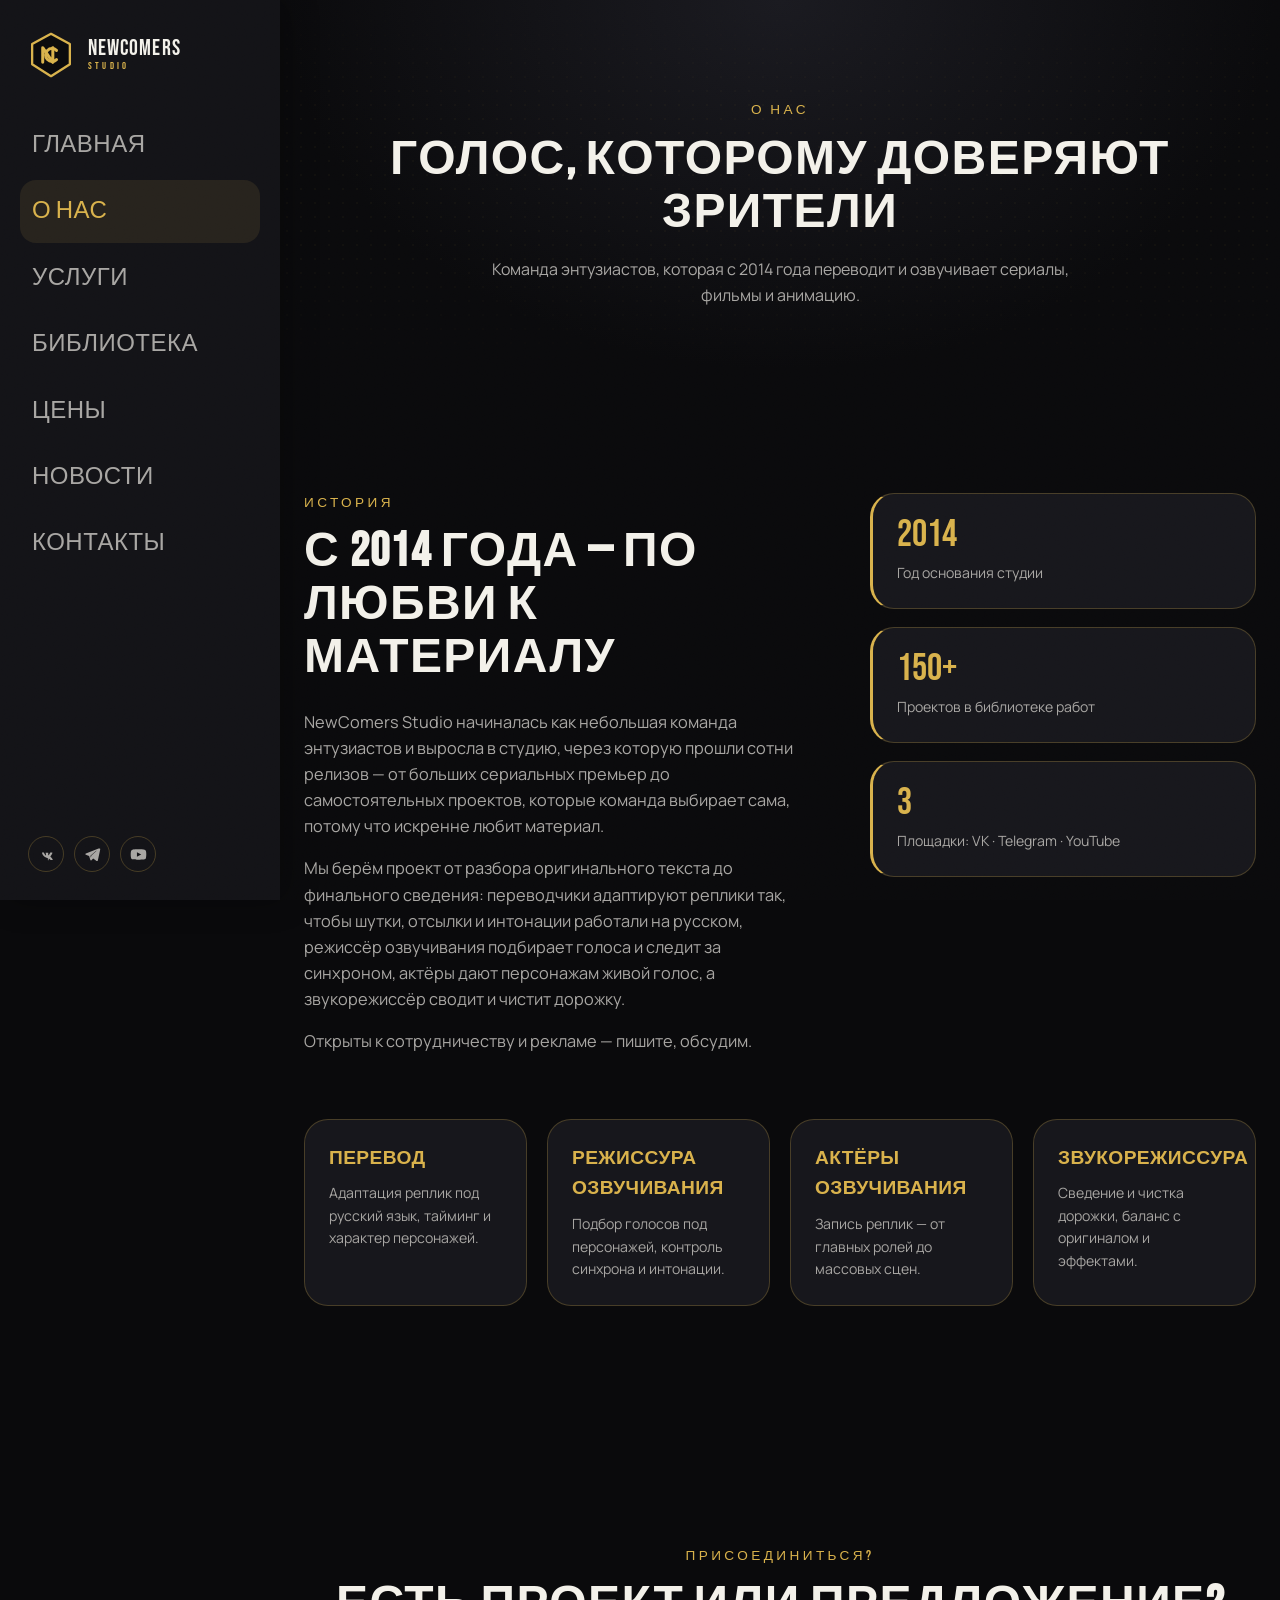
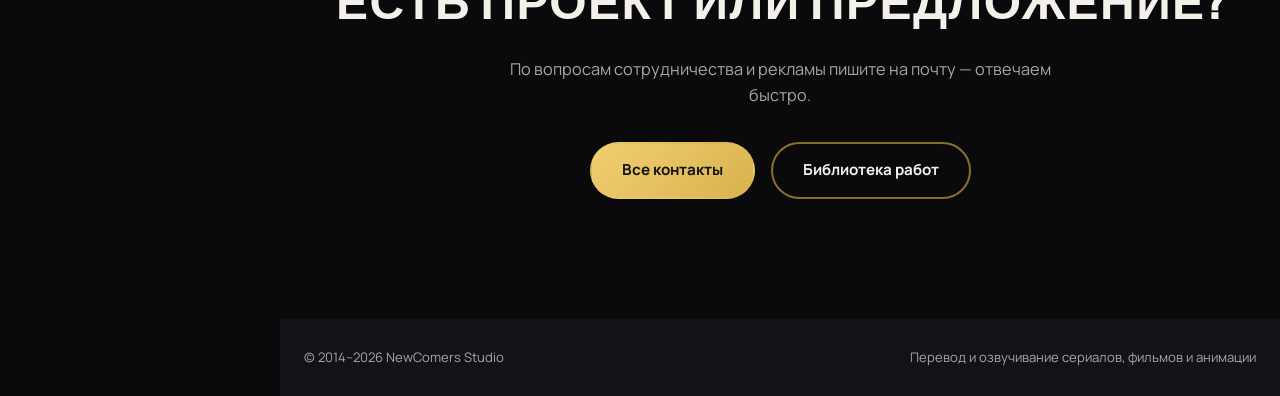
==== about.html @ fe8a22a4 "Flatten section dividers and round out corners further Drop the hairline borders that were carving t" ====
<!DOCTYPE html>
<html lang="ru">
<head>
<meta charset="UTF-8">
<meta name="viewport" content="width=device-width, initial-scale=1.0">
<title>О нас — NewComers Studio</title>
<meta name="description" content="NewComers Studio — команда перевода и озвучивания сериалов, фильмов и анимации. С 2014 года.">

<link rel="icon" href="assets/favicon.svg" type="image/svg+xml">

<link rel="preconnect" href="https://fonts.googleapis.com">
<link rel="preconnect" href="https://fonts.gstatic.com" crossorigin>
<link href="https://fonts.googleapis.com/css2?family=Bebas+Neue&family=Manrope:wght@400;500;600;700;800&display=swap" rel="stylesheet">

<link rel="stylesheet" href="css/styles.css">
</head>
<body>

<div class="grain"></div>

<div class="page-shell">
  <div class="sidebar-backdrop" id="sidebarBackdrop"></div>

  <aside class="site-sidebar" id="siteSidebar">
    <a href="index.html" class="sidebar-brand">
      <svg class="brand-mark" viewBox="0 0 100 100" aria-hidden="true">
        <polygon points="50,4 91,26 91,70 50,96 9,70 9,26" class="mark-shield"/>
        <path d="M32,66 L32,34 L54,66 L54,34" class="mark-letter"/>
        <path d="M62,40 A14,14 0 1 0 62,60" class="mark-letter"/>
      </svg>
      <span class="brand-name">NewComers<span class="brand-name-sub">Studio</span></span>
    </a>

    <nav class="sidebar-nav">
      <a href="index.html" class="nav-link">Главная</a>
      <a href="about.html" class="nav-link active">О нас</a>
      <a href="services.html" class="nav-link">Услуги</a>
      <a href="library.html" class="nav-link">Библиотека</a>
      <a href="prices.html" class="nav-link">Цены</a>
      <a href="news.html" class="nav-link">Новости</a>
      <a href="contacts.html" class="nav-link">Контакты</a>
    </nav>

    <div class="sidebar-spacer"></div>

    <div class="sidebar-social">
      <a href="https://vk.com/newcomers_studio" target="_blank" rel="noopener" aria-label="VK" class="icon-btn">
        <svg viewBox="0 0 24 24"><path d="M13.98 17.13c-3.9-.2-7.13-2.87-8.48-7.44-.09-.32.02-.6.42-.6h1.98c.34 0 .48.16.6.5.7 1.98 1.9 3.7 2.38 3.7.18 0 .27-.09.27-.58V11.1c-.05-.86-.5-.94-.5-1.25 0-.15.13-.3.33-.3h3.1c.29 0 .39.15.39.5v2.65c0 .29.13.4.21.4.18 0 .34-.11.68-.45 1.05-1.18 1.8-2.98 1.8-2.98.11-.23.29-.45.63-.45h1.98c.6 0 .73.31.6.71-.25 1.15-2.66 4.47-2.66 4.47-.21.34-.29.5 0 .87.21.28.9.87 1.36 1.4.85.94 1.5 1.73 1.68 2.27.18.55-.1.83-.65.83h-1.98c-.5 0-.75-.31-1.46-1.1-.6-.68-.87-.77-1.28-.77-.29 0-.4.09-.4.5v1.3c0 .34-.11.5-.98.5z"/></svg>
      </a>
      <a href="https://t.me/newcomers_studio" target="_blank" rel="noopener" aria-label="Telegram" class="icon-btn">
        <svg viewBox="0 0 24 24"><path d="M21.94 3.68a1.3 1.3 0 0 0-1.36-.2L2.6 10.6c-.86.34-.85 1.55.02 1.87l4.6 1.7 1.78 5.72c.2.63 1 .82 1.46.34l2.55-2.68 4.7 3.47c.68.5 1.66.13 1.83-.7l3.34-15.53c.12-.55-.09-1.1-.54-1.31zM9.1 13.6l8.1-6.9c.2-.17.42.1.24.28l-6.9 6.6c-.3.28-.48.66-.52 1.07l-.2 2.1-.72-3.15z"/></svg>
      </a>
      <a href="https://www.youtube.com/@NewComers_Studio" target="_blank" rel="noopener" aria-label="YouTube" class="icon-btn">
        <svg viewBox="0 0 24 24"><path d="M22.5 7.2c-.25-1.02-1-1.8-1.98-2.06C18.7 4.6 12 4.6 12 4.6s-6.7 0-8.52.54c-.98.26-1.73 1.04-1.98 2.06C1 9.1 1 12 1 12s0 2.9.5 4.8c.25 1.02 1 1.77 1.98 2.03 1.82.57 8.52.57 8.52.57s6.7 0 8.52-.57c.98-.26 1.73-1.01 1.98-2.03.5-1.9.5-4.8.5-4.8s0-2.9-.5-4.8zM9.8 15.3V8.7l6 3.3-6 3.3z"/></svg>
      </a>
    </div>
  </aside>

  <div class="mobile-topbar">
    <a href="index.html" class="brand">
      <svg class="brand-mark" viewBox="0 0 100 100" aria-hidden="true">
        <polygon points="50,4 91,26 91,70 50,96 9,70 9,26" class="mark-shield"/>
        <path d="M32,66 L32,34 L54,66 L54,34" class="mark-letter"/>
        <path d="M62,40 A14,14 0 1 0 62,60" class="mark-letter"/>
      </svg>
      <span class="brand-name">NewComers</span>
    </a>
    <button class="burger" id="burgerBtn" aria-label="Меню" aria-expanded="false">
      <span></span><span></span><span></span>
    </button>
  </div>

  <main class="site-main">
    <div class="site-header-spacer"></div>

    <section class="page-banner">
      <div class="hero-halftone" aria-hidden="true"></div>
      <div class="wrap page-banner-inner">
        <p class="kicker center">О нас</p>
        <h1 class="section-title center">Голос, которому доверяют зрители</h1>
        <p class="page-banner-lede">Команда энтузиастов, которая с 2014 года переводит и озвучивает сериалы, фильмы и анимацию.</p>
      </div>
    </section>

    <section class="section about">
      <div class="wrap about-inner">
        <div class="about-text reveal">
          <p class="kicker">История</p>
          <h2 class="section-title">С 2014 года — по любви к материалу</h2>
          <p class="body-text">
            NewComers Studio начиналась как небольшая команда энтузиастов и выросла в студию, через
            которую прошли сотни релизов — от больших сериальных премьер до самостоятельных проектов,
            которые команда выбирает сама, потому что искренне любит материал.
          </p>
          <p class="body-text">
            Мы берём проект от разбора оригинального текста до финального сведения: переводчики
            адаптируют реплики так, чтобы шутки, отсылки и интонации работали на русском, режиссёр
            озвучивания подбирает голоса и следит за синхроном, актёры дают персонажам живой голос,
            а звукорежиссёр сводит и чистит дорожку.
          </p>
          <p class="body-text">
            Открыты к сотрудничеству и рекламе — пишите, обсудим.
          </p>
        </div>

        <div class="about-stats reveal">
          <div class="stat-tile">
            <span class="stat-num">2014</span>
            <span class="stat-label">Год основания студии</span>
          </div>
          <div class="stat-tile">
            <span class="stat-num">150+</span>
            <span class="stat-label">Проектов в библиотеке работ</span>
          </div>
          <div class="stat-tile">
            <span class="stat-num">3</span>
            <span class="stat-label">Площадки: VK · Telegram · YouTube</span>
          </div>
        </div>
      </div>

      <div class="wrap">
        <div class="about-team">
          <div class="about-team-card reveal">
            <h3>Перевод</h3>
            <p>Адаптация реплик под русский язык, тайминг и характер персонажей.</p>
          </div>
          <div class="about-team-card reveal">
            <h3>Режиссура озвучивания</h3>
            <p>Подбор голосов под персонажей, контроль синхрона и интонации.</p>
          </div>
          <div class="about-team-card reveal">
            <h3>Актёры озвучивания</h3>
            <p>Запись реплик — от главных ролей до массовых сцен.</p>
          </div>
          <div class="about-team-card reveal">
            <h3>Звукорежиссура</h3>
            <p>Сведение и чистка дорожки, баланс с оригиналом и эффектами.</p>
          </div>
        </div>
      </div>
    </section>

    <section class="section contacts">
      <div class="wrap contacts-inner">
        <p class="kicker">Присоединиться?</p>
        <h2 class="section-title">Есть проект или предложение?</h2>
        <p class="body-text">По вопросам сотрудничества и рекламы пишите на почту — отвечаем быстро.</p>
        <div class="hero-cta" style="justify-content:center; margin-top:24px;">
          <a href="contacts.html" class="btn btn-primary">Все контакты</a>
          <a href="library.html" class="btn btn-outline">Библиотека работ</a>
        </div>
      </div>
    </section>

    <footer class="site-footer">
      <div class="wrap footer-inner">
        <span>© 2014–2026 NewComers Studio</span>
        <span>Перевод и озвучивание сериалов, фильмов и анимации</span>
      </div>
    </footer>
  </main>
</div>

<script src="js/main.js"></script>
</body>
</html>
---- css/styles.css ----
/* ---------- Variables ---------- */
:root {
  --bg: #0a0a0c;
  --bg-alt: #131317;
  --card-bg: #17171c;
  --gold: #d9b24c;
  --gold-bright: #f0cf72;
  --gold-dim: #8a6d2f;
  --text: #f3f1ea;
  --text-muted: #a8a6a3;
  --border: rgba(217, 178, 76, 0.25);
  --radius: 24px;
  --radius-sm: 16px;
  --wrap: 1140px;
  --sidebar-w: 280px;
}

* { box-sizing: border-box; }

html {
  scroll-behavior: smooth;
}

body {
  margin: 0;
  background: var(--bg);
  color: var(--text);
  font-family: 'Manrope', system-ui, -apple-system, sans-serif;
  line-height: 1.6;
  -webkit-font-smoothing: antialiased;
  overflow-x: hidden;
}

.wrap {
  max-width: var(--wrap);
  margin: 0 auto;
  padding: 0 24px;
}

a { color: inherit; text-decoration: none; }

img, svg { display: block; max-width: 100%; }

/* subtle film-grain overlay */
.grain {
  position: fixed;
  inset: 0;
  pointer-events: none;
  z-index: 999;
  opacity: 0.05;
  mix-blend-mode: overlay;
  background-image: url("data:image/svg+xml,%3Csvg xmlns='http://www.w3.org/2000/svg' width='120' height='120'%3E%3Cfilter id='n'%3E%3CfeTurbulence type='fractalNoise' baseFrequency='0.9' numOctaves='2' stitchTiles='stitch'/%3E%3C/filter%3E%3Crect width='100%25' height='100%25' filter='url(%23n)'/%3E%3C/svg%3E");
}

/* ---------- Typography helpers ---------- */
.kicker {
  font-family: 'Bebas Neue', sans-serif;
  letter-spacing: 0.25em;
  color: var(--gold);
  font-size: 0.85rem;
  margin: 0 0 12px;
  text-transform: uppercase;
}
.kicker.center { text-align: center; }

.section-title {
  font-family: 'Bebas Neue', sans-serif;
  font-size: clamp(2rem, 5vw, 3rem);
  letter-spacing: 0.03em;
  text-transform: uppercase;
  margin: 0 0 24px;
  line-height: 1.1;
}
.section-title.center { text-align: center; }

.body-text {
  color: var(--text-muted);
  font-size: 1.02rem;
  max-width: 60ch;
}

/* ---------- Buttons ---------- */
.btn {
  display: inline-block;
  padding: 14px 30px;
  font-weight: 700;
  font-size: 0.95rem;
  border-radius: 999px;
  border: 2px solid transparent;
  transition: transform 0.2s ease, background 0.2s ease, border-color 0.2s ease;
  white-space: nowrap;
}
.btn:hover { transform: translateY(-2px); }

.btn-primary {
  background: linear-gradient(135deg, var(--gold-bright), var(--gold));
  color: #131317;
}
.btn-primary:hover { background: var(--gold-bright); }

.btn-outline {
  border-color: var(--gold-dim);
  color: var(--text);
}
.btn-outline:hover { border-color: var(--gold); background: rgba(217,178,76,0.08); }

/* ---------- Layout shell (left sidebar) ---------- */
.page-shell {
  display: flex;
  min-height: 100vh;
}

/* ---------- Sidebar ---------- */
.site-sidebar {
  position: fixed;
  top: 0; left: 0; bottom: 0;
  width: var(--sidebar-w);
  background: var(--bg-alt);
  box-shadow: 6px 0 30px rgba(0,0,0,0.3);
  display: flex;
  flex-direction: column;
  z-index: 100;
  overflow-y: auto;
}

.sidebar-brand {
  display: flex;
  align-items: center;
  gap: 14px;
  padding: 32px 28px 24px;
}
.brand-mark { width: 46px; height: 46px; flex-shrink: 0; }
.mark-shield {
  fill: #0a0a0c;
  stroke: var(--gold);
  stroke-width: 5;
  stroke-linejoin: round;
}
.mark-letter {
  fill: none;
  stroke: var(--gold);
  stroke-width: 6.5;
  stroke-linecap: round;
  stroke-linejoin: round;
}
.brand-name {
  font-family: 'Bebas Neue', sans-serif;
  font-size: 1.35rem;
  letter-spacing: 0.05em;
  line-height: 1.05;
  text-transform: uppercase;
}
.brand-name-sub {
  display: block;
  font-size: 0.62rem;
  color: var(--gold);
  letter-spacing: 0.32em;
}

.sidebar-nav {
  display: flex;
  flex-direction: column;
  padding: 12px 20px;
  gap: 4px;
}
.nav-link {
  font-family: 'Bebas Neue', sans-serif;
  font-size: 1.5rem;
  letter-spacing: 0.02em;
  text-transform: uppercase;
  color: var(--text-muted);
  padding: 12px 12px;
  border-radius: var(--radius-sm);
  transition: color 0.2s ease, background 0.2s ease, padding-left 0.2s ease;
}
.nav-link:hover { color: var(--text); background: rgba(217,178,76,0.06); padding-left: 18px; }
.nav-link.active { color: var(--gold); background: rgba(217,178,76,0.1); }

.sidebar-spacer { flex: 1; }

.sidebar-social {
  display: flex;
  gap: 10px;
  padding: 20px 28px 28px;
  margin-top: 12px;
}

.icon-btn {
  width: 36px; height: 36px;
  display: flex; align-items: center; justify-content: center;
  border-radius: 50%;
  border: 1px solid var(--border);
  color: var(--text-muted);
  transition: all 0.2s ease;
}
.icon-btn svg { width: 17px; height: 17px; fill: currentColor; }
.icon-btn:hover { color: var(--gold); border-color: var(--gold); }

/* mobile top bar */
.mobile-topbar {
  display: none;
  position: fixed;
  top: 0; left: 0; right: 0;
  z-index: 110;
  align-items: center;
  justify-content: space-between;
  padding: 16px 20px;
  background: rgba(10,10,12,0.92);
  backdrop-filter: blur(8px);
  box-shadow: 0 4px 20px rgba(0,0,0,0.25);
}
.mobile-topbar .brand { display: flex; align-items: center; gap: 10px; }
.mobile-topbar .brand-mark { width: 34px; height: 34px; }
.mobile-topbar .brand-name { font-size: 1.05rem; }

.site-header-spacer { display: none; }

.burger {
  display: none;
  flex-direction: column;
  gap: 5px;
  background: none;
  border: none;
  cursor: pointer;
  padding: 8px;
}
.burger span {
  width: 24px; height: 2px;
  border-radius: 2px;
  background: var(--gold);
  transition: transform 0.25s ease, opacity 0.25s ease;
}
.burger.open span:nth-child(1) { transform: translateY(7px) rotate(45deg); }
.burger.open span:nth-child(2) { opacity: 0; }
.burger.open span:nth-child(3) { transform: translateY(-7px) rotate(-45deg); }

.sidebar-backdrop {
  display: none;
  position: fixed;
  inset: 0;
  background: rgba(0,0,0,0.6);
  z-index: 99;
}
.sidebar-backdrop.show { display: block; }

/* ---------- Main content area ---------- */
.site-main {
  flex: 1;
  min-width: 0;
  margin-left: var(--sidebar-w);
}

.hero-halftone {
  position: absolute;
  inset: 0;
  background-image: radial-gradient(rgba(217,178,76,0.35) 1px, transparent 1px);
  background-size: 14px 14px;
  opacity: 0.12;
  mask-image: linear-gradient(to bottom, transparent, black 30%, black 70%, transparent);
}

.hero-cta {
  display: flex;
  flex-wrap: wrap;
  justify-content: center;
  gap: 16px;
}

/* ---------- Sections generic ---------- */
.section {
  position: relative;
  padding: 120px 0;
}

/* ---------- About ---------- */
.about-inner {
  display: grid;
  grid-template-columns: 1.3fr 1fr;
  gap: 64px;
  align-items: start;
}

.about-stats {
  display: grid;
  gap: 18px;
}

.stat-tile {
  background: var(--card-bg);
  border: 1px solid var(--border);
  border-left: 3px solid var(--gold);
  padding: 22px 24px;
  border-radius: var(--radius);
}
.stat-num {
  display: block;
  font-family: 'Bebas Neue', sans-serif;
  font-size: 2.4rem;
  color: var(--gold);
  line-height: 1;
  margin-bottom: 6px;
}
.stat-label {
  color: var(--text-muted);
  font-size: 0.88rem;
}

.about-team {
  display: grid;
  grid-template-columns: repeat(auto-fit, minmax(180px, 1fr));
  gap: 20px;
  margin-top: 48px;
}
.about-team-card {
  background: var(--card-bg);
  border: 1px solid var(--border);
  border-radius: var(--radius);
  padding: 24px;
}
.about-team-card h3 {
  font-family: 'Bebas Neue', sans-serif;
  font-size: 1.2rem;
  letter-spacing: 0.02em;
  text-transform: uppercase;
  margin: 0 0 8px;
  color: var(--gold);
}
.about-team-card p { color: var(--text-muted); font-size: 0.88rem; margin: 0; }

/* ---------- Projects ---------- */
.projects { background: var(--bg-alt); }

.projects-grid {
  display: grid;
  grid-template-columns: repeat(auto-fit, minmax(240px, 1fr));
  gap: 24px;
  margin-top: 56px;
}

.project-card {
  display: block;
  background: var(--card-bg);
  border: 1px solid var(--border);
  border-radius: var(--radius);
  overflow: hidden;
  transition: transform 0.25s ease, border-color 0.25s ease;
}
.project-card:hover {
  transform: translateY(-6px);
  border-color: var(--gold);
}

.project-poster {
  position: relative;
  height: 160px;
  display: flex;
  align-items: flex-start;
  padding: 14px;
  background-size: cover;
  background-position: center;
}
.poster-1 { background: repeating-linear-gradient(135deg, #2a1810, #2a1810 10px, #1b0f0a 10px, #1b0f0a 20px); }
.poster-2 { background: repeating-linear-gradient(135deg, #16201a, #16201a 10px, #0e1512 10px, #0e1512 20px); }
.poster-3 { background: repeating-linear-gradient(135deg, #1a1c28, #1a1c28 10px, #10111a 10px, #10111a 20px); }

.project-badge {
  font-size: 0.7rem;
  font-weight: 800;
  letter-spacing: 0.06em;
  background: rgba(0,0,0,0.55);
  border: 1px solid var(--gold-dim);
  color: var(--gold-bright);
  padding: 4px 12px;
  border-radius: 999px;
  text-transform: uppercase;
}

.project-body { padding: 18px 20px 22px; }
.project-body h3 {
  font-family: 'Bebas Neue', sans-serif;
  font-size: 1.4rem;
  letter-spacing: 0.02em;
  margin: 0 0 6px;
  text-transform: uppercase;
}
.project-body p {
  color: var(--text-muted);
  font-size: 0.88rem;
  margin: 0 0 14px;
}
.project-link {
  font-size: 0.82rem;
  font-weight: 700;
  color: var(--gold);
}

.project-card-more {
  display: flex;
  flex-direction: column;
  align-items: center;
  justify-content: center;
  text-align: center;
  padding: 30px 20px;
  border: 2px dashed var(--gold-dim);
  border-radius: var(--radius);
  background: transparent;
}
.project-card-more h3 {
  font-family: 'Bebas Neue', sans-serif;
  font-size: 1.4rem;
  text-transform: uppercase;
  margin: 10px 0 8px;
}
.project-card-more p {
  color: var(--text-muted);
  font-size: 0.85rem;
  margin: 0;
}
.more-arrow {
  font-size: 1.8rem;
  color: var(--gold);
  transition: transform 0.25s ease;
}
.project-card-more:hover .more-arrow { transform: translateX(6px); }

/* ---------- Contacts ---------- */
.contacts { text-align: center; overflow: hidden; }
.contacts .hero-halftone { opacity: 0.08; }
.contacts-inner { position: relative; z-index: 2; }
.contacts .section-title, .contacts .kicker { text-align: center; }
.contacts .body-text { margin: 0 auto 34px; text-align: center; }

.email-link {
  display: inline-block;
  font-family: 'Bebas Neue', sans-serif;
  font-size: clamp(1.5rem, 4vw, 2.2rem);
  letter-spacing: 0.02em;
  color: var(--gold);
  border-bottom: 2px solid var(--gold-dim);
  padding-bottom: 6px;
  margin-bottom: 44px;
  transition: color 0.2s ease, border-color 0.2s ease;
}
.email-link:hover { color: var(--gold-bright); border-color: var(--gold-bright); }

.contacts-social {
  display: flex;
  justify-content: center;
  flex-wrap: wrap;
  gap: 16px;
}
.social-pill {
  display: flex;
  align-items: center;
  gap: 10px;
  padding: 12px 22px;
  border: 1px solid var(--border);
  border-radius: 999px;
  font-weight: 700;
  font-size: 0.88rem;
  transition: all 0.2s ease;
}
.social-pill svg { width: 18px; height: 18px; fill: currentColor; color: var(--gold); }
.social-pill:hover { border-color: var(--gold); background: rgba(217,178,76,0.08); }

/* ---------- Footer ---------- */
.site-footer {
  padding: 28px 0;
  background: var(--bg-alt);
}
.footer-inner {
  display: flex;
  justify-content: space-between;
  flex-wrap: wrap;
  gap: 10px;
  color: var(--text-muted);
  font-size: 0.82rem;
}

/* ---------- Page banner (subpage hero) ---------- */
.page-banner {
  position: relative;
  padding: 100px 0 64px;
  overflow: hidden;
  background: radial-gradient(ellipse at 50% 0%, #1a1a20 0%, #0a0a0c 70%);
  text-align: center;
}
.page-banner .hero-halftone { opacity: 0.1; }
.page-banner-inner { position: relative; z-index: 2; }
.page-banner .section-title { margin-bottom: 0; }
.page-banner-lede {
  color: var(--text-muted);
  max-width: 620px;
  margin: 18px auto 0;
}

/* ---------- Breadcrumb ---------- */
.breadcrumb {
  display: flex;
  gap: 8px;
  align-items: center;
  color: var(--text-muted);
  font-size: 0.85rem;
  margin-bottom: 18px;
  flex-wrap: wrap;
  justify-content: center;
}
.breadcrumb a { color: var(--text-muted); transition: color 0.2s ease; }
.breadcrumb a:hover { color: var(--gold); }

/* ---------- Teaser rows (home page) ---------- */
.teaser-head {
  display: flex;
  align-items: flex-end;
  justify-content: space-between;
  gap: 24px;
  flex-wrap: wrap;
  margin-bottom: 40px;
}
.teaser-head .section-title { margin-bottom: 0; }

/* ---------- Services page ---------- */
.service-lead {
  display: grid;
  grid-template-columns: 1.2fr 1fr;
  gap: 56px;
  align-items: start;
}

.process-steps {
  display: grid;
  grid-template-columns: repeat(auto-fit, minmax(200px, 1fr));
  gap: 20px;
  margin-top: 56px;
}
.process-step {
  background: var(--card-bg);
  border: 1px solid var(--border);
  border-radius: var(--radius);
  padding: 26px 22px;
  position: relative;
}
.process-step-num {
  font-family: 'Bebas Neue', sans-serif;
  font-size: 2.6rem;
  color: var(--gold-dim);
  line-height: 1;
  margin-bottom: 14px;
}
.process-step h3 {
  font-family: 'Bebas Neue', sans-serif;
  font-size: 1.25rem;
  letter-spacing: 0.02em;
  text-transform: uppercase;
  margin: 0 0 8px;
}
.process-step p {
  color: var(--text-muted);
  font-size: 0.88rem;
  margin: 0;
}

/* ---------- Prices page ---------- */
.price-card {
  background: var(--card-bg);
  border: 1px solid var(--border);
  border-left: 3px solid var(--gold);
  border-radius: var(--radius);
  padding: 44px;
  max-width: 720px;
  margin: 0 auto;
  text-align: center;
}
.price-card .section-title { text-align: center; }
.price-card p { color: var(--text-muted); }
.price-factors {
  display: grid;
  grid-template-columns: repeat(auto-fit, minmax(160px, 1fr));
  gap: 16px;
  margin: 32px 0;
  text-align: left;
}
.price-factor {
  background: rgba(217,178,76,0.06);
  border: 1px solid var(--border);
  border-radius: var(--radius-sm);
  padding: 16px 18px;
  font-size: 0.88rem;
  color: var(--text-muted);
}
.price-factor b { color: var(--text); display: block; margin-bottom: 4px; font-size: 0.95rem; }

/* ---------- News page ---------- */
.news-list { display: grid; gap: 20px; margin-top: 48px; }
.news-item {
  background: var(--card-bg);
  border: 1px solid var(--border);
  border-radius: var(--radius);
  padding: 28px 30px;
  display: grid;
  grid-template-columns: 100px 1fr;
  gap: 24px;
  align-items: start;
}
.news-date {
  font-family: 'Bebas Neue', sans-serif;
  font-size: 1.3rem;
  color: var(--gold);
  letter-spacing: 0.04em;
}
.news-item h3 {
  font-family: 'Bebas Neue', sans-serif;
  font-size: 1.3rem;
  letter-spacing: 0.02em;
  text-transform: uppercase;
  margin: 0 0 8px;
}
.news-item p { color: var(--text-muted); font-size: 0.92rem; margin: 0; }
.news-cta {
  text-align: center;
  margin-top: 56px;
  padding-top: 24px;
}

/* ---------- Library page ---------- */
.library-toolbar {
  display: flex;
  gap: 16px;
  flex-wrap: wrap;
  align-items: center;
  justify-content: space-between;
  margin: 48px 0 8px;
}
.library-search {
  flex: 1;
  min-width: 220px;
  background: var(--card-bg);
  border: 1px solid var(--border);
  border-radius: 999px;
  padding: 12px 20px;
  color: var(--text);
  font-family: 'Manrope', sans-serif;
  font-size: 0.95rem;
}
.library-search::placeholder { color: var(--text-muted); }
.library-search:focus { outline: none; border-color: var(--gold); }

.library-tabs { display: flex; gap: 8px; flex-wrap: wrap; }
.library-tab {
  background: transparent;
  border: 1px solid var(--border);
  color: var(--text-muted);
  padding: 10px 18px;
  border-radius: 999px;
  font-weight: 700;
  font-size: 0.85rem;
  cursor: pointer;
  transition: all 0.2s ease;
}
.library-tab:hover { border-color: var(--gold); color: var(--text); }
.library-tab.active { background: var(--gold); border-color: var(--gold); color: #131317; }

.library-count {
  color: var(--text-muted);
  font-size: 0.85rem;
  margin: 8px 0 32px;
}

.library-group { margin-bottom: 12px; }
.library-group-title {
  font-family: 'Bebas Neue', sans-serif;
  font-size: 1.3rem;
  letter-spacing: 0.04em;
  color: var(--gold);
  text-transform: uppercase;
  margin: 40px 0 20px;
}

.library-grid {
  display: grid;
  grid-template-columns: repeat(auto-fill, minmax(260px, 1fr));
  gap: 10px;
}
.library-row {
  display: flex;
  justify-content: space-between;
  align-items: baseline;
  gap: 12px;
  padding: 14px 18px;
  background: var(--card-bg);
  border: 1px solid var(--border);
  border-radius: var(--radius-sm);
  font-size: 0.9rem;
  transition: border-color 0.2s ease, transform 0.2s ease, background 0.2s ease;
}
a.library-row:hover {
  border-color: var(--gold);
  background: rgba(217,178,76,0.06);
  transform: translateY(-2px);
}
.library-row-title { color: var(--text); }
.library-row-meta { color: var(--text-muted); font-size: 0.78rem; white-space: nowrap; }
.library-row.is-hidden { display: none; }

.library-empty {
  display: none;
  text-align: center;
  color: var(--text-muted);
  padding: 60px 0;
}
.library-empty.show { display: block; }

/* Featured spotlight grid reuses .projects-grid; franchise accent posters */
.poster-hotd { background: repeating-linear-gradient(135deg, #2a1210, #2a1210 10px, #180a09 10px, #180a09 20px); }
.poster-tlou { background: repeating-linear-gradient(135deg, #1c2418, #1c2418 10px, #10150d 10px, #10150d 20px); }
.poster-witcher { background: repeating-linear-gradient(135deg, #241418, #241418 10px, #150c0e 10px, #150c0e 20px); }
.poster-andor { background: repeating-linear-gradient(135deg, #1a1c28, #1a1c28 10px, #10111a 10px, #10111a 20px); }
.poster-loki { background: repeating-linear-gradient(135deg, #241a2c, #241a2c 10px, #150f19 10px, #150f19 20px); }
.poster-fallout { background: repeating-linear-gradient(135deg, #2a2210, #2a2210 10px, #181209 10px, #181209 20px); }
.poster-wednesday { background: repeating-linear-gradient(135deg, #181a24, #181a24 10px, #0d0e14 10px, #0d0e14 20px); }
.poster-twd { background: repeating-linear-gradient(135deg, #16201a, #16201a 10px, #0e1512 10px, #0e1512 20px); }
.poster-xmen { background: repeating-linear-gradient(135deg, #241c10, #241c10 10px, #150f09 10px, #150f09 20px); }
.poster-daredevil { background: repeating-linear-gradient(135deg, #2a1010, #2a1010 10px, #180909 10px, #180909 20px); }
.poster-shogun { background: repeating-linear-gradient(135deg, #201a10, #201a10 10px, #120f09 10px, #120f09 20px); }
.poster-skeleton { background: repeating-linear-gradient(135deg, #10181c, #10181c 10px, #090f12 10px, #090f12 20px); }

/* ---------- Project detail page ---------- */
.project-back {
  display: inline-flex;
  align-items: center;
  gap: 8px;
  color: var(--text-muted);
  font-weight: 700;
  font-size: 0.9rem;
  margin-bottom: 24px;
  transition: color 0.2s ease;
}
.project-back:hover { color: var(--gold); }

.project-banner {
  height: 320px;
  border-radius: var(--radius);
  border: 1px solid var(--border);
  margin-bottom: 28px;
}

.project-hero-badges { display: flex; gap: 10px; margin-bottom: 16px; flex-wrap: wrap; }
.project-title-row {
  display: flex;
  justify-content: space-between;
  align-items: flex-end;
  gap: 24px;
  flex-wrap: wrap;
  margin-bottom: 8px;
}
.project-title-row h1 {
  font-family: 'Bebas Neue', sans-serif;
  font-size: clamp(2.2rem, 5vw, 3.2rem);
  text-transform: uppercase;
  letter-spacing: 0.02em;
  margin: 0;
  line-height: 1.05;
}
.project-hero-meta { color: var(--text-muted); font-size: 0.95rem; margin-bottom: 32px; }

.project-about {
  display: grid;
  grid-template-columns: 1.4fr 1fr;
  gap: 48px;
  align-items: start;
  padding-top: 8px;
}
.project-meta-list {
  background: var(--card-bg);
  border: 1px solid var(--border);
  border-radius: var(--radius);
  padding: 24px 26px;
  display: grid;
  gap: 14px;
}
.project-meta-list div { font-size: 0.9rem; color: var(--text-muted); }
.project-meta-list b { color: var(--text); font-weight: 700; }

.project-tabs {
  margin-top: 56px;
}
.project-tab-buttons { display: flex; gap: 10px; margin-bottom: 20px; }
.project-tab-btn {
  background: transparent;
  border: 1px solid var(--border);
  color: var(--text-muted);
  padding: 12px 24px;
  border-radius: 999px;
  font-weight: 700;
  font-size: 0.9rem;
  cursor: pointer;
  transition: all 0.2s ease;
}
.project-tab-btn:hover { color: var(--text); border-color: var(--gold); }
.project-tab-btn.active { background: var(--gold); border-color: var(--gold); color: #131317; }

.project-tab-panel { display: none; }
.project-tab-panel.active { display: block; }

.project-team-note {
  background: var(--card-bg);
  border: 1px solid var(--border);
  border-radius: var(--radius);
  padding: 24px 28px;
  color: var(--text-muted);
  font-size: 0.92rem;
}

.project-not-found {
  text-align: center;
  padding: 100px 0;
}

/* ---------- News slider (home) ---------- */
.news-slider {
  display: grid;
  grid-template-columns: 1.7fr 1fr;
  gap: 20px;
}
.slider-feature {
  position: relative;
  min-height: 380px;
  border-radius: var(--radius);
  border: 1px solid var(--border);
  overflow: hidden;
  display: flex;
  align-items: flex-end;
  padding: 32px;
}
.slider-feature::after {
  content: '';
  position: absolute;
  inset: 0;
  background: linear-gradient(to top, rgba(10,10,12,0.92) 10%, rgba(10,10,12,0.1) 60%);
}
.slider-feature-body { position: relative; z-index: 1; }
.slider-feature h2 {
  font-family: 'Bebas Neue', sans-serif;
  font-size: clamp(1.6rem, 3.6vw, 2.4rem);
  text-transform: uppercase;
  letter-spacing: 0.02em;
  margin: 10px 0 0;
  line-height: 1.1;
}

.slider-list { display: grid; gap: 14px; }
.slider-item {
  display: grid;
  grid-template-columns: 90px 1fr;
  gap: 14px;
  background: var(--card-bg);
  border: 1px solid var(--border);
  border-radius: var(--radius-sm);
  padding: 12px;
  transition: border-color 0.2s ease, transform 0.2s ease;
}
.slider-item:hover { border-color: var(--gold); transform: translateY(-2px); }
.slider-item-thumb { height: 64px; border-radius: var(--radius-sm); }
.slider-item h3 {
  font-family: 'Bebas Neue', sans-serif;
  font-size: 1.02rem;
  letter-spacing: 0.01em;
  text-transform: uppercase;
  margin: 0;
  line-height: 1.15;
}

/* ---------- Support banner ---------- */
.support-banner {
  margin-top: 20px;
  display: flex;
  align-items: center;
  justify-content: space-between;
  gap: 24px;
  flex-wrap: wrap;
  background: linear-gradient(120deg, rgba(217,178,76,0.14), rgba(217,178,76,0.03));
  border: 1px solid var(--border);
  border-radius: var(--radius);
  padding: 28px 34px;
}
.support-banner h3 {
  font-family: 'Bebas Neue', sans-serif;
  font-size: 1.4rem;
  text-transform: uppercase;
  letter-spacing: 0.02em;
  margin: 0 0 6px;
}
.support-banner p { color: var(--text-muted); font-size: 0.9rem; margin: 0; }

/* ---------- Reveal animation ---------- */
.reveal {
  opacity: 0;
  transform: translateY(24px);
  transition: opacity 0.7s ease, transform 0.7s ease;
}
.reveal.in-view {
  opacity: 1;
  transform: translateY(0);
}

/* ---------- Responsive ---------- */
@media (max-width: 1080px) {
  .project-banner { height: 260px; }
  .news-slider { grid-template-columns: 1fr; }
}

@media (max-width: 860px) {
  .about-inner { grid-template-columns: 1fr; gap: 40px; }
  .service-lead { grid-template-columns: 1fr; gap: 32px; }
  .news-item { grid-template-columns: 1fr; }
  .project-about { grid-template-columns: 1fr; gap: 28px; }
  .project-banner { height: 200px; }
}

@media (max-width: 900px) {
  .site-sidebar { transform: translateX(-100%); transition: transform 0.3s ease; }
  .site-sidebar.open { transform: translateX(0); }
  .site-main { margin-left: 0; }
  .mobile-topbar { display: flex; }
  .burger { display: flex; }
  .site-header-spacer { display: block; height: 68px; }
}

@media (max-width: 720px) {
  .section { padding: 80px 0; }
  .price-card { padding: 30px 22px; }
  .library-toolbar { flex-direction: column; align-items: stretch; }
  .page-banner { padding: 100px 0 48px; }
  .support-banner { flex-direction: column; align-items: flex-start; text-align: left; }
  .slider-feature { min-height: 280px; padding: 22px; }
  .project-title-row { align-items: flex-start; }
}

@media (max-width: 480px) {
  .hero-cta { flex-direction: column; width: 100%; }
  .btn { width: 100%; text-align: center; }
}
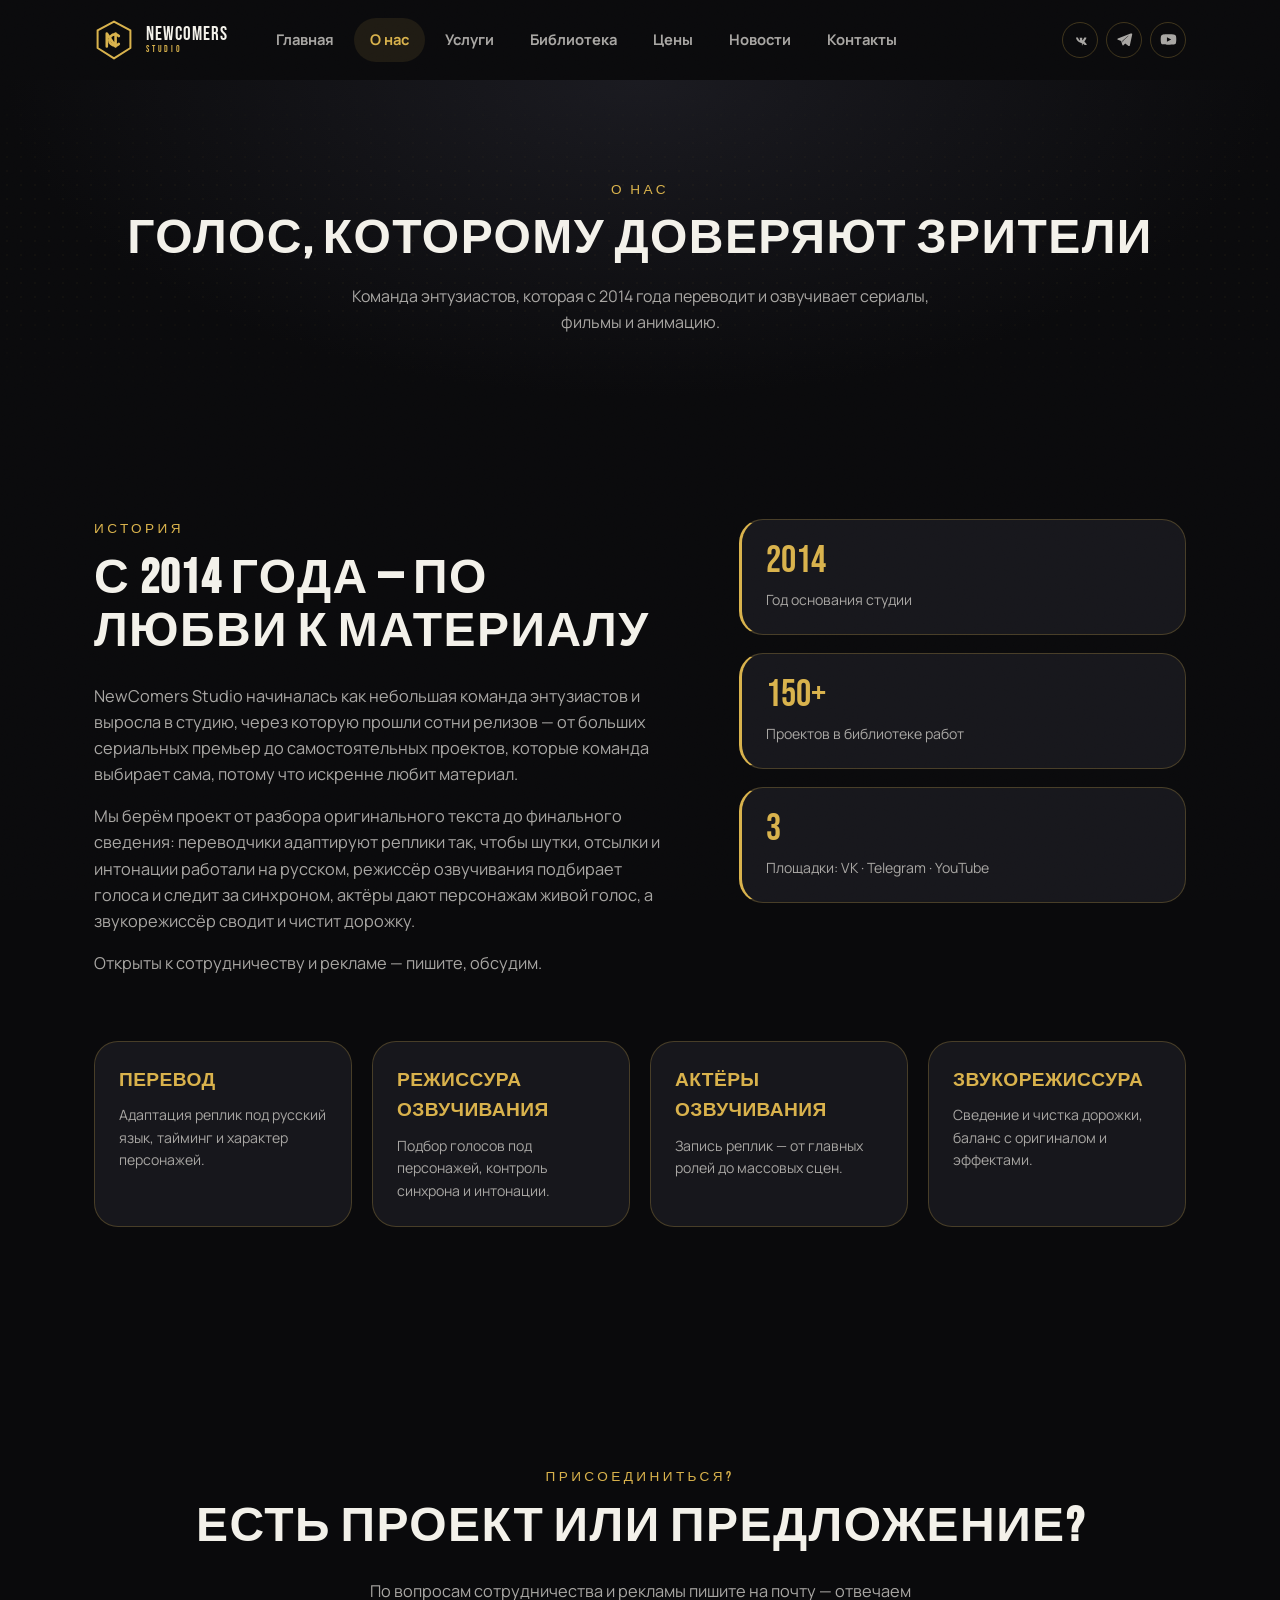
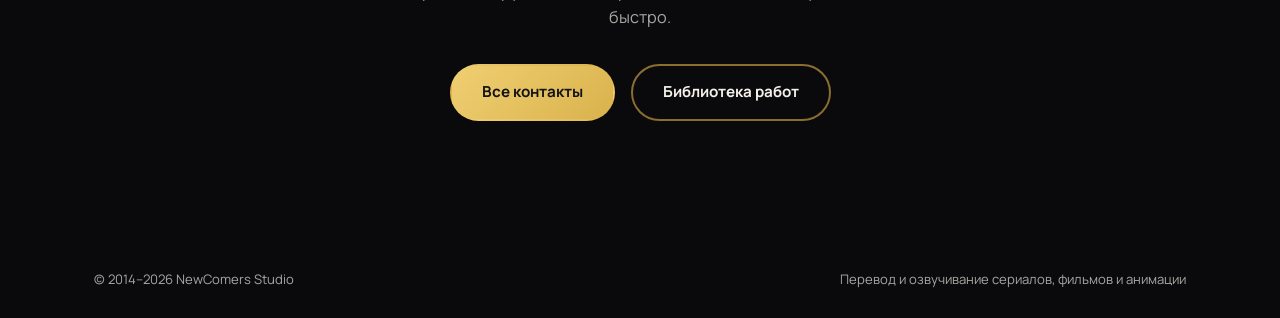
==== commit 3f4b47ed: "Move navigation from left sidebar to top navbar (rgmvo.ru layout) Replace the fixed left sidebar wit" ====
--- a/about.html
+++ b/about.html
@@ -19,59 +19,69 @@
 <div class="grain"></div>
 
 <div class="page-shell">
-  <div class="sidebar-backdrop" id="sidebarBackdrop"></div>
+  <header class="site-navbar">
+    <div class="wrap navbar-inner">
+      <a href="index.html" class="navbar-brand">
+        <svg class="brand-mark" viewBox="0 0 100 100" aria-hidden="true">
+          <polygon points="50,4 91,26 91,70 50,96 9,70 9,26" class="mark-shield"/>
+          <path d="M32,66 L32,34 L54,66 L54,34" class="mark-letter"/>
+          <path d="M62,40 A14,14 0 1 0 62,60" class="mark-letter"/>
+        </svg>
+        <span class="brand-name">NewComers<span class="brand-name-sub">Studio</span></span>
+      </a>
 
-  <aside class="site-sidebar" id="siteSidebar">
-    <a href="index.html" class="sidebar-brand">
-      <svg class="brand-mark" viewBox="0 0 100 100" aria-hidden="true">
-        <polygon points="50,4 91,26 91,70 50,96 9,70 9,26" class="mark-shield"/>
-        <path d="M32,66 L32,34 L54,66 L54,34" class="mark-letter"/>
-        <path d="M62,40 A14,14 0 1 0 62,60" class="mark-letter"/>
-      </svg>
-      <span class="brand-name">NewComers<span class="brand-name-sub">Studio</span></span>
-    </a>
+      <nav class="navbar-nav" id="navbarNav">
+        <a href="index.html" class="nav-link">Главная</a>
+        <a href="about.html" class="nav-link active">О нас</a>
+        <a href="services.html" class="nav-link">Услуги</a>
+        <a href="library.html" class="nav-link">Библиотека</a>
+        <a href="prices.html" class="nav-link">Цены</a>
+        <a href="news.html" class="nav-link">Новости</a>
+        <a href="contacts.html" class="nav-link">Контакты</a>
+      </nav>
 
-    <nav class="sidebar-nav">
-      <a href="index.html" class="nav-link">Главная</a>
-      <a href="about.html" class="nav-link active">О нас</a>
-      <a href="services.html" class="nav-link">Услуги</a>
-      <a href="library.html" class="nav-link">Библиотека</a>
-      <a href="prices.html" class="nav-link">Цены</a>
-      <a href="news.html" class="nav-link">Новости</a>
-      <a href="contacts.html" class="nav-link">Контакты</a>
-    </nav>
+      <div class="navbar-social">
+        <a href="https://vk.com/newcomers_studio" target="_blank" rel="noopener" aria-label="VK" class="icon-btn">
+          <svg viewBox="0 0 24 24"><path d="M13.98 17.13c-3.9-.2-7.13-2.87-8.48-7.44-.09-.32.02-.6.42-.6h1.98c.34 0 .48.16.6.5.7 1.98 1.9 3.7 2.38 3.7.18 0 .27-.09.27-.58V11.1c-.05-.86-.5-.94-.5-1.25 0-.15.13-.3.33-.3h3.1c.29 0 .39.15.39.5v2.65c0 .29.13.4.21.4.18 0 .34-.11.68-.45 1.05-1.18 1.8-2.98 1.8-2.98.11-.23.29-.45.63-.45h1.98c.6 0 .73.31.6.71-.25 1.15-2.66 4.47-2.66 4.47-.21.34-.29.5 0 .87.21.28.9.87 1.36 1.4.85.94 1.5 1.73 1.68 2.27.18.55-.1.83-.65.83h-1.98c-.5 0-.75-.31-1.46-1.1-.6-.68-.87-.77-1.28-.77-.29 0-.4.09-.4.5v1.3c0 .34-.11.5-.98.5z"/></svg>
+        </a>
+        <a href="https://t.me/newcomers_studio" target="_blank" rel="noopener" aria-label="Telegram" class="icon-btn">
+          <svg viewBox="0 0 24 24"><path d="M21.94 3.68a1.3 1.3 0 0 0-1.36-.2L2.6 10.6c-.86.34-.85 1.55.02 1.87l4.6 1.7 1.78 5.72c.2.63 1 .82 1.46.34l2.55-2.68 4.7 3.47c.68.5 1.66.13 1.83-.7l3.34-15.53c.12-.55-.09-1.1-.54-1.31zM9.1 13.6l8.1-6.9c.2-.17.42.1.24.28l-6.9 6.6c-.3.28-.48.66-.52 1.07l-.2 2.1-.72-3.15z"/></svg>
+        </a>
+        <a href="https://www.youtube.com/@NewComers_Studio" target="_blank" rel="noopener" aria-label="YouTube" class="icon-btn">
+          <svg viewBox="0 0 24 24"><path d="M22.5 7.2c-.25-1.02-1-1.8-1.98-2.06C18.7 4.6 12 4.6 12 4.6s-6.7 0-8.52.54c-.98.26-1.73 1.04-1.98 2.06C1 9.1 1 12 1 12s0 2.9.5 4.8c.25 1.02 1 1.77 1.98 2.03 1.82.57 8.52.57 8.52.57s6.7 0 8.52-.57c.98-.26 1.73-1.01 1.98-2.03.5-1.9.5-4.8.5-4.8s0-2.9-.5-4.8zM9.8 15.3V8.7l6 3.3-6 3.3z"/></svg>
+        </a>
+      </div>
 
-    <div class="sidebar-spacer"></div>
+      <button class="burger" id="burgerBtn" aria-label="Меню" aria-expanded="false">
+        <span></span><span></span><span></span>
+      </button>
+    </div>
 
-    <div class="sidebar-social">
-      <a href="https://vk.com/newcomers_studio" target="_blank" rel="noopener" aria-label="VK" class="icon-btn">
-        <svg viewBox="0 0 24 24"><path d="M13.98 17.13c-3.9-.2-7.13-2.87-8.48-7.44-.09-.32.02-.6.42-.6h1.98c.34 0 .48.16.6.5.7 1.98 1.9 3.7 2.38 3.7.18 0 .27-.09.27-.58V11.1c-.05-.86-.5-.94-.5-1.25 0-.15.13-.3.33-.3h3.1c.29 0 .39.15.39.5v2.65c0 .29.13.4.21.4.18 0 .34-.11.68-.45 1.05-1.18 1.8-2.98 1.8-2.98.11-.23.29-.45.63-.45h1.98c.6 0 .73.31.6.71-.25 1.15-2.66 4.47-2.66 4.47-.21.34-.29.5 0 .87.21.28.9.87 1.36 1.4.85.94 1.5 1.73 1.68 2.27.18.55-.1.83-.65.83h-1.98c-.5 0-.75-.31-1.46-1.1-.6-.68-.87-.77-1.28-.77-.29 0-.4.09-.4.5v1.3c0 .34-.11.5-.98.5z"/></svg>
-      </a>
-      <a href="https://t.me/newcomers_studio" target="_blank" rel="noopener" aria-label="Telegram" class="icon-btn">
-        <svg viewBox="0 0 24 24"><path d="M21.94 3.68a1.3 1.3 0 0 0-1.36-.2L2.6 10.6c-.86.34-.85 1.55.02 1.87l4.6 1.7 1.78 5.72c.2.63 1 .82 1.46.34l2.55-2.68 4.7 3.47c.68.5 1.66.13 1.83-.7l3.34-15.53c.12-.55-.09-1.1-.54-1.31zM9.1 13.6l8.1-6.9c.2-.17.42.1.24.28l-6.9 6.6c-.3.28-.48.66-.52 1.07l-.2 2.1-.72-3.15z"/></svg>
-      </a>
-      <a href="https://www.youtube.com/@NewComers_Studio" target="_blank" rel="noopener" aria-label="YouTube" class="icon-btn">
-        <svg viewBox="0 0 24 24"><path d="M22.5 7.2c-.25-1.02-1-1.8-1.98-2.06C18.7 4.6 12 4.6 12 4.6s-6.7 0-8.52.54c-.98.26-1.73 1.04-1.98 2.06C1 9.1 1 12 1 12s0 2.9.5 4.8c.25 1.02 1 1.77 1.98 2.03 1.82.57 8.52.57 8.52.57s6.7 0 8.52-.57c.98-.26 1.73-1.01 1.98-2.03.5-1.9.5-4.8.5-4.8s0-2.9-.5-4.8zM9.8 15.3V8.7l6 3.3-6 3.3z"/></svg>
-      </a>
+    <div class="navbar-drawer" id="navbarDrawer">
+      <nav class="navbar-drawer-nav">
+        <a href="index.html" class="nav-link">Главная</a>
+        <a href="about.html" class="nav-link active">О нас</a>
+        <a href="services.html" class="nav-link">Услуги</a>
+        <a href="library.html" class="nav-link">Библиотека</a>
+        <a href="prices.html" class="nav-link">Цены</a>
+        <a href="news.html" class="nav-link">Новости</a>
+        <a href="contacts.html" class="nav-link">Контакты</a>
+      </nav>
+      <div class="navbar-drawer-social">
+        <a href="https://vk.com/newcomers_studio" target="_blank" rel="noopener" aria-label="VK" class="icon-btn">
+          <svg viewBox="0 0 24 24"><path d="M13.98 17.13c-3.9-.2-7.13-2.87-8.48-7.44-.09-.32.02-.6.42-.6h1.98c.34 0 .48.16.6.5.7 1.98 1.9 3.7 2.38 3.7.18 0 .27-.09.27-.58V11.1c-.05-.86-.5-.94-.5-1.25 0-.15.13-.3.33-.3h3.1c.29 0 .39.15.39.5v2.65c0 .29.13.4.21.4.18 0 .34-.11.68-.45 1.05-1.18 1.8-2.98 1.8-2.98.11-.23.29-.45.63-.45h1.98c.6 0 .73.31.6.71-.25 1.15-2.66 4.47-2.66 4.47-.21.34-.29.5 0 .87.21.28.9.87 1.36 1.4.85.94 1.5 1.73 1.68 2.27.18.55-.1.83-.65.83h-1.98c-.5 0-.75-.31-1.46-1.1-.6-.68-.87-.77-1.28-.77-.29 0-.4.09-.4.5v1.3c0 .34-.11.5-.98.5z"/></svg>
+        </a>
+        <a href="https://t.me/newcomers_studio" target="_blank" rel="noopener" aria-label="Telegram" class="icon-btn">
+          <svg viewBox="0 0 24 24"><path d="M21.94 3.68a1.3 1.3 0 0 0-1.36-.2L2.6 10.6c-.86.34-.85 1.55.02 1.87l4.6 1.7 1.78 5.72c.2.63 1 .82 1.46.34l2.55-2.68 4.7 3.47c.68.5 1.66.13 1.83-.7l3.34-15.53c.12-.55-.09-1.1-.54-1.31zM9.1 13.6l8.1-6.9c.2-.17.42.1.24.28l-6.9 6.6c-.3.28-.48.66-.52 1.07l-.2 2.1-.72-3.15z"/></svg>
+        </a>
+        <a href="https://www.youtube.com/@NewComers_Studio" target="_blank" rel="noopener" aria-label="YouTube" class="icon-btn">
+          <svg viewBox="0 0 24 24"><path d="M22.5 7.2c-.25-1.02-1-1.8-1.98-2.06C18.7 4.6 12 4.6 12 4.6s-6.7 0-8.52.54c-.98.26-1.73 1.04-1.98 2.06C1 9.1 1 12 1 12s0 2.9.5 4.8c.25 1.02 1 1.77 1.98 2.03 1.82.57 8.52.57 8.52.57s6.7 0 8.52-.57c.98-.26 1.73-1.01 1.98-2.03.5-1.9.5-4.8.5-4.8s0-2.9-.5-4.8zM9.8 15.3V8.7l6 3.3-6 3.3z"/></svg>
+        </a>
+      </div>
     </div>
-  </aside>
-
-  <div class="mobile-topbar">
-    <a href="index.html" class="brand">
-      <svg class="brand-mark" viewBox="0 0 100 100" aria-hidden="true">
-        <polygon points="50,4 91,26 91,70 50,96 9,70 9,26" class="mark-shield"/>
-        <path d="M32,66 L32,34 L54,66 L54,34" class="mark-letter"/>
-        <path d="M62,40 A14,14 0 1 0 62,60" class="mark-letter"/>
-      </svg>
-      <span class="brand-name">NewComers</span>
-    </a>
-    <button class="burger" id="burgerBtn" aria-label="Меню" aria-expanded="false">
-      <span></span><span></span><span></span>
-    </button>
-  </div>
+  </header>
 
   <main class="site-main">
-    <div class="site-header-spacer"></div>
 
     <section class="page-banner">
       <div class="hero-halftone" aria-hidden="true"></div>
--- a/css/styles.css
+++ b/css/styles.css
@@ -12,7 +12,6 @@
   --radius: 24px;
   --radius-sm: 16px;
   --wrap: 1140px;
-  --sidebar-w: 280px;
 }
 
 * { box-sizing: border-box; }
@@ -104,32 +103,33 @@
 }
 .btn-outline:hover { border-color: var(--gold); background: rgba(217,178,76,0.08); }
 
-/* ---------- Layout shell (left sidebar) ---------- */
+/* ---------- Layout shell (top navbar) ---------- */
 .page-shell {
-  display: flex;
   min-height: 100vh;
 }
 
-/* ---------- Sidebar ---------- */
-.site-sidebar {
-  position: fixed;
-  top: 0; left: 0; bottom: 0;
-  width: var(--sidebar-w);
-  background: var(--bg-alt);
-  box-shadow: 6px 0 30px rgba(0,0,0,0.3);
-  display: flex;
-  flex-direction: column;
+/* ---------- Top navbar ---------- */
+.site-navbar {
+  position: sticky;
+  top: 0;
   z-index: 100;
-  overflow-y: auto;
-}
-
-.sidebar-brand {
+  background: var(--bg);
+}
+
+.navbar-inner {
   display: flex;
   align-items: center;
-  gap: 14px;
-  padding: 32px 28px 24px;
-}
-.brand-mark { width: 46px; height: 46px; flex-shrink: 0; }
+  gap: 32px;
+  padding: 18px 24px;
+}
+
+.navbar-brand {
+  display: flex;
+  align-items: center;
+  gap: 12px;
+  flex-shrink: 0;
+}
+.brand-mark { width: 40px; height: 40px; flex-shrink: 0; }
 .mark-shield {
   fill: #0a0a0c;
   stroke: var(--gold);
@@ -145,44 +145,40 @@
 }
 .brand-name {
   font-family: 'Bebas Neue', sans-serif;
-  font-size: 1.35rem;
+  font-size: 1.2rem;
   letter-spacing: 0.05em;
   line-height: 1.05;
   text-transform: uppercase;
 }
 .brand-name-sub {
   display: block;
-  font-size: 0.62rem;
+  font-size: 0.58rem;
   color: var(--gold);
-  letter-spacing: 0.32em;
-}
-
-.sidebar-nav {
-  display: flex;
-  flex-direction: column;
-  padding: 12px 20px;
+  letter-spacing: 0.3em;
+}
+
+.navbar-nav {
+  display: flex;
+  align-items: center;
   gap: 4px;
+  flex: 1;
 }
 .nav-link {
-  font-family: 'Bebas Neue', sans-serif;
-  font-size: 1.5rem;
-  letter-spacing: 0.02em;
-  text-transform: uppercase;
-  color: var(--text-muted);
-  padding: 12px 12px;
-  border-radius: var(--radius-sm);
-  transition: color 0.2s ease, background 0.2s ease, padding-left 0.2s ease;
-}
-.nav-link:hover { color: var(--text); background: rgba(217,178,76,0.06); padding-left: 18px; }
+  font-family: 'Manrope', sans-serif;
+  font-size: 0.92rem;
+  font-weight: 700;
+  color: var(--text-muted);
+  padding: 10px 16px;
+  border-radius: 999px;
+  transition: color 0.2s ease, background 0.2s ease;
+}
+.nav-link:hover { color: var(--text); background: rgba(217,178,76,0.06); }
 .nav-link.active { color: var(--gold); background: rgba(217,178,76,0.1); }
 
-.sidebar-spacer { flex: 1; }
-
-.sidebar-social {
-  display: flex;
-  gap: 10px;
-  padding: 20px 28px 28px;
-  margin-top: 12px;
+.navbar-social {
+  display: flex;
+  gap: 8px;
+  flex-shrink: 0;
 }
 
 .icon-btn {
@@ -195,25 +191,6 @@
 }
 .icon-btn svg { width: 17px; height: 17px; fill: currentColor; }
 .icon-btn:hover { color: var(--gold); border-color: var(--gold); }
-
-/* mobile top bar */
-.mobile-topbar {
-  display: none;
-  position: fixed;
-  top: 0; left: 0; right: 0;
-  z-index: 110;
-  align-items: center;
-  justify-content: space-between;
-  padding: 16px 20px;
-  background: rgba(10,10,12,0.92);
-  backdrop-filter: blur(8px);
-  box-shadow: 0 4px 20px rgba(0,0,0,0.25);
-}
-.mobile-topbar .brand { display: flex; align-items: center; gap: 10px; }
-.mobile-topbar .brand-mark { width: 34px; height: 34px; }
-.mobile-topbar .brand-name { font-size: 1.05rem; }
-
-.site-header-spacer { display: none; }
 
 .burger {
   display: none;
@@ -223,6 +200,7 @@
   border: none;
   cursor: pointer;
   padding: 8px;
+  margin-left: auto;
 }
 .burger span {
   width: 24px; height: 2px;
@@ -234,20 +212,14 @@
 .burger.open span:nth-child(2) { opacity: 0; }
 .burger.open span:nth-child(3) { transform: translateY(-7px) rotate(-45deg); }
 
-.sidebar-backdrop {
+/* mobile nav drawer (collapses under the navbar) */
+.navbar-drawer {
   display: none;
-  position: fixed;
-  inset: 0;
-  background: rgba(0,0,0,0.6);
-  z-index: 99;
-}
-.sidebar-backdrop.show { display: block; }
+}
 
 /* ---------- Main content area ---------- */
 .site-main {
-  flex: 1;
   min-width: 0;
-  margin-left: var(--sidebar-w);
 }
 
 .hero-halftone {
@@ -266,6 +238,115 @@
   gap: 16px;
 }
 
+/* ---------- Hero v2 (homepage) ---------- */
+.hero-v2 {
+  position: relative;
+  padding: 96px 0 24px;
+  overflow: hidden;
+}
+.hero-v2-glow {
+  position: absolute;
+  top: -220px; right: -180px;
+  width: 680px; height: 680px;
+  background: radial-gradient(circle, rgba(217,178,76,0.35), rgba(217,178,76,0.08) 45%, transparent 70%);
+  pointer-events: none;
+}
+.hero-v2-inner {
+  position: relative;
+  z-index: 1;
+  display: grid;
+  grid-template-columns: 1.2fr 0.8fr;
+  gap: 48px;
+  align-items: center;
+}
+.hero-v2-title {
+  font-family: 'Bebas Neue', sans-serif;
+  font-size: clamp(2.6rem, 6vw, 4.4rem);
+  line-height: 1.02;
+  letter-spacing: 0.01em;
+  text-transform: uppercase;
+  margin: 4px 0 20px;
+}
+.hero-v2-lede { margin-bottom: 28px; }
+.hero-v2-tags {
+  display: flex;
+  flex-wrap: wrap;
+  gap: 10px;
+  margin-bottom: 30px;
+}
+.tag-pill {
+  font-size: 0.78rem;
+  font-weight: 700;
+  color: var(--text-muted);
+  border: 1px solid var(--border);
+  border-radius: 999px;
+  padding: 7px 16px;
+}
+.hero-v2 .hero-cta { justify-content: flex-start; }
+
+.hero-v2-visual {
+  position: relative;
+  height: 360px;
+  display: flex;
+  align-items: center;
+  justify-content: center;
+}
+.hero-v2-ring {
+  position: absolute;
+  border: 1px solid var(--border);
+  border-radius: 50%;
+}
+.hero-v2-ring-1 { width: 250px; height: 250px; animation: heroRingPulse 6s ease-in-out infinite; }
+.hero-v2-ring-2 { width: 330px; height: 330px; animation: heroRingPulse 6s ease-in-out infinite 0.6s; }
+@keyframes heroRingPulse {
+  0%, 100% { opacity: 0.35; transform: scale(1); }
+  50% { opacity: 0.7; transform: scale(1.04); }
+}
+.hero-v2-mark {
+  width: 140px; height: 140px;
+  filter: drop-shadow(0 0 30px rgba(217,178,76,0.35));
+  animation: heroFloat 5s ease-in-out infinite;
+}
+@keyframes heroFloat {
+  0%, 100% { transform: translateY(0); }
+  50% { transform: translateY(-10px); }
+}
+.hero-v2-bars {
+  position: absolute;
+  bottom: 30px;
+  display: flex;
+  align-items: flex-end;
+  gap: 6px;
+  height: 40px;
+}
+.hero-v2-bars span {
+  width: 5px;
+  border-radius: 3px;
+  background: var(--gold);
+  opacity: 0.65;
+  transform-origin: bottom;
+  animation: heroBar 1.2s ease-in-out infinite;
+}
+.hero-v2-bars span:nth-child(1) { height: 30%; animation-delay: 0s; }
+.hero-v2-bars span:nth-child(2) { height: 60%; animation-delay: 0.1s; }
+.hero-v2-bars span:nth-child(3) { height: 90%; animation-delay: 0.2s; }
+.hero-v2-bars span:nth-child(4) { height: 50%; animation-delay: 0.3s; }
+.hero-v2-bars span:nth-child(5) { height: 100%; animation-delay: 0.4s; }
+.hero-v2-bars span:nth-child(6) { height: 65%; animation-delay: 0.5s; }
+.hero-v2-bars span:nth-child(7) { height: 40%; animation-delay: 0.6s; }
+@keyframes heroBar {
+  0%, 100% { transform: scaleY(0.6); }
+  50% { transform: scaleY(1); }
+}
+
+@media (max-width: 900px) {
+  .hero-v2-inner { grid-template-columns: 1fr; }
+  .hero-v2-visual { height: 220px; order: -1; }
+}
+@media (prefers-reduced-motion: reduce) {
+  .hero-v2-ring, .hero-v2-mark, .hero-v2-bars span { animation: none; }
+}
+
 /* ---------- Sections generic ---------- */
 .section {
   position: relative;
@@ -328,7 +409,6 @@
 .about-team-card p { color: var(--text-muted); font-size: 0.88rem; margin: 0; }
 
 /* ---------- Projects ---------- */
-.projects { background: var(--bg-alt); }
 
 .projects-grid {
   display: grid;
@@ -352,16 +432,67 @@
 
 .project-poster {
   position: relative;
-  height: 160px;
+  aspect-ratio: 3 / 4;
   display: flex;
   align-items: flex-start;
   padding: 14px;
   background-size: cover;
   background-position: center;
-}
-.poster-1 { background: repeating-linear-gradient(135deg, #2a1810, #2a1810 10px, #1b0f0a 10px, #1b0f0a 20px); }
-.poster-2 { background: repeating-linear-gradient(135deg, #16201a, #16201a 10px, #0e1512 10px, #0e1512 20px); }
-.poster-3 { background: repeating-linear-gradient(135deg, #1a1c28, #1a1c28 10px, #10111a 10px, #10111a 20px); }
+  overflow: hidden;
+}
+.project-poster img {
+  position: absolute;
+  inset: 0;
+  width: 100%;
+  height: 100%;
+  object-fit: cover;
+  z-index: 0;
+}
+.project-poster .project-badge { position: relative; z-index: 1; }
+
+/* Placeholder "poster" for titles without real artwork: moody duotone
+   gradient + soft vignette + giant faint initial + title baked into the art,
+   so the grid reads as designed instead of a wall of missing images. */
+.project-poster:not(:has(img)),
+.project-banner:not(:has(img)),
+.slider-feature,
+.slider-item-thumb {
+  background:
+    radial-gradient(circle at 25% 15%, rgba(255,255,255,0.10), transparent 55%),
+    linear-gradient(to top, rgba(0,0,0,0.6), transparent 50%),
+    linear-gradient(160deg, var(--p1, #1c1a38), var(--p2, #131228) 60%, var(--p3, #0b0a18));
+}
+.project-poster:not(:has(img))::before {
+  content: attr(data-initial);
+  position: absolute;
+  right: -10px; top: -26px;
+  font-family: 'Bebas Neue', sans-serif;
+  font-size: 8.5rem;
+  line-height: 1;
+  color: rgba(255,255,255,0.08);
+  z-index: 0;
+  pointer-events: none;
+}
+.project-poster:not(:has(img))::after {
+  content: attr(data-title);
+  position: absolute;
+  left: 16px; right: 16px; bottom: 16px;
+  z-index: 1;
+  font-family: 'Bebas Neue', sans-serif;
+  font-size: clamp(1.1rem, 2.2vw, 1.55rem);
+  line-height: 1.05;
+  letter-spacing: 0.01em;
+  text-transform: uppercase;
+  color: rgba(243,241,234,0.95);
+  text-shadow: 0 2px 14px rgba(0,0,0,0.6);
+}
+
+.poster-g1 { --p1: #123832; --p2: #0d2622; --p3: #081716; }
+.poster-g2 { --p1: #3a1420; --p2: #280d16; --p3: #180810; }
+.poster-g3 { --p1: #1c1a38; --p2: #131228; --p3: #0b0a18; }
+.poster-g4 { --p1: #1a3018; --p2: #122010; --p3: #0a140a; }
+.poster-g5 { --p1: #3a2410; --p2: #28180a; --p3: #180e06; }
+.poster-g6 { --p1: #2c1638; --p2: #1d0f26; --p3: #120918; }
 
 .project-badge {
   font-size: 0.7rem;
@@ -466,7 +597,6 @@
 /* ---------- Footer ---------- */
 .site-footer {
   padding: 28px 0;
-  background: var(--bg-alt);
 }
 .footer-inner {
   display: flex;
@@ -676,31 +806,7 @@
   margin: 40px 0 20px;
 }
 
-.library-grid {
-  display: grid;
-  grid-template-columns: repeat(auto-fill, minmax(260px, 1fr));
-  gap: 10px;
-}
-.library-row {
-  display: flex;
-  justify-content: space-between;
-  align-items: baseline;
-  gap: 12px;
-  padding: 14px 18px;
-  background: var(--card-bg);
-  border: 1px solid var(--border);
-  border-radius: var(--radius-sm);
-  font-size: 0.9rem;
-  transition: border-color 0.2s ease, transform 0.2s ease, background 0.2s ease;
-}
-a.library-row:hover {
-  border-color: var(--gold);
-  background: rgba(217,178,76,0.06);
-  transform: translateY(-2px);
-}
-.library-row-title { color: var(--text); }
-.library-row-meta { color: var(--text-muted); font-size: 0.78rem; white-space: nowrap; }
-.library-row.is-hidden { display: none; }
+.library-grid { margin-top: 24px; }
 
 .library-empty {
   display: none;
@@ -711,18 +817,18 @@
 .library-empty.show { display: block; }
 
 /* Featured spotlight grid reuses .projects-grid; franchise accent posters */
-.poster-hotd { background: repeating-linear-gradient(135deg, #2a1210, #2a1210 10px, #180a09 10px, #180a09 20px); }
-.poster-tlou { background: repeating-linear-gradient(135deg, #1c2418, #1c2418 10px, #10150d 10px, #10150d 20px); }
-.poster-witcher { background: repeating-linear-gradient(135deg, #241418, #241418 10px, #150c0e 10px, #150c0e 20px); }
-.poster-andor { background: repeating-linear-gradient(135deg, #1a1c28, #1a1c28 10px, #10111a 10px, #10111a 20px); }
-.poster-loki { background: repeating-linear-gradient(135deg, #241a2c, #241a2c 10px, #150f19 10px, #150f19 20px); }
-.poster-fallout { background: repeating-linear-gradient(135deg, #2a2210, #2a2210 10px, #181209 10px, #181209 20px); }
-.poster-wednesday { background: repeating-linear-gradient(135deg, #181a24, #181a24 10px, #0d0e14 10px, #0d0e14 20px); }
-.poster-twd { background: repeating-linear-gradient(135deg, #16201a, #16201a 10px, #0e1512 10px, #0e1512 20px); }
-.poster-xmen { background: repeating-linear-gradient(135deg, #241c10, #241c10 10px, #150f09 10px, #150f09 20px); }
-.poster-daredevil { background: repeating-linear-gradient(135deg, #2a1010, #2a1010 10px, #180909 10px, #180909 20px); }
-.poster-shogun { background: repeating-linear-gradient(135deg, #201a10, #201a10 10px, #120f09 10px, #120f09 20px); }
-.poster-skeleton { background: repeating-linear-gradient(135deg, #10181c, #10181c 10px, #090f12 10px, #090f12 20px); }
+.poster-hotd { --p1: #3a1414; --p2: #280d0d; --p3: #180909; }
+.poster-tlou { --p1: #22301c; --p2: #182012; --p3: #0e140a; }
+.poster-witcher { --p1: #38141c; --p2: #260d13; --p3: #160810; }
+.poster-andor { --p1: #182238; --p2: #111a28; --p3: #0a1018; }
+.poster-loki { --p1: #2c1838; --p2: #1c1028; --p3: #110a1a; }
+.poster-fallout { --p1: #3a2c10; --p2: #281e0a; --p3: #181206; }
+.poster-wednesday { --p1: #241a38; --p2: #181026; --p3: #0e0918; }
+.poster-twd { --p1: #1e3018; --p2: #142010; --p3: #0c140a; }
+.poster-xmen { --p1: #382c10; --p2: #241c0a; --p3: #151006; }
+.poster-daredevil { --p1: #3a1010; --p2: #280a0a; --p3: #180606; }
+.poster-shogun { --p1: #382010; --p2: #26160a; --p3: #160d06; }
+.poster-skeleton { --p1: #0f2e38; --p2: #0a1f28; --p3: #061318; }
 
 /* ---------- Project detail page ---------- */
 .project-back {
@@ -738,10 +844,21 @@
 .project-back:hover { color: var(--gold); }
 
 .project-banner {
+  position: relative;
   height: 320px;
   border-radius: var(--radius);
   border: 1px solid var(--border);
   margin-bottom: 28px;
+  overflow: hidden;
+  background-position: center 20%;
+}
+.project-banner img {
+  position: absolute;
+  inset: 0;
+  width: 100%;
+  height: 100%;
+  object-fit: cover;
+  object-position: center 20%;
 }
 
 .project-hero-badges { display: flex; gap: 10px; margin-bottom: 16px; flex-wrap: wrap; }
@@ -822,6 +939,7 @@
   grid-template-columns: 1.7fr 1fr;
   gap: 20px;
 }
+.slider-feature-col { display: flex; flex-direction: column; gap: 16px; }
 .slider-feature {
   position: relative;
   min-height: 380px;
@@ -831,7 +949,21 @@
   display: flex;
   align-items: flex-end;
   padding: 32px;
-}
+  transition: opacity 0.25s ease;
+}
+
+.slider-dots { display: flex; gap: 8px; justify-content: center; }
+.slider-dot {
+  width: 8px;
+  height: 8px;
+  border-radius: 4px;
+  border: none;
+  padding: 0;
+  background: var(--border);
+  cursor: pointer;
+  transition: width 0.25s ease, background 0.25s ease;
+}
+.slider-dot.active { width: 26px; background: var(--gold); }
 .slider-feature::after {
   content: '';
   position: absolute;
@@ -859,7 +991,8 @@
   padding: 12px;
   transition: border-color 0.2s ease, transform 0.2s ease;
 }
-.slider-item:hover { border-color: var(--gold); transform: translateY(-2px); }
+.slider-item:hover, .slider-item.active { border-color: var(--gold); }
+.slider-item:hover { transform: translateY(-2px); }
 .slider-item-thumb { height: 64px; border-radius: var(--radius-sm); }
 .slider-item h3 {
   font-family: 'Bebas Neue', sans-serif;
@@ -918,12 +1051,39 @@
 }
 
 @media (max-width: 900px) {
-  .site-sidebar { transform: translateX(-100%); transition: transform 0.3s ease; }
-  .site-sidebar.open { transform: translateX(0); }
-  .site-main { margin-left: 0; }
-  .mobile-topbar { display: flex; }
+  .navbar-nav, .navbar-social { display: none; }
   .burger { display: flex; }
-  .site-header-spacer { display: block; height: 68px; }
+  .navbar-inner { padding: 14px 20px; }
+
+  .navbar-drawer {
+    display: block;
+    max-height: 0;
+    overflow: hidden;
+    border-top: 1px solid transparent;
+    transition: max-height 0.3s ease;
+  }
+  .navbar-drawer.open {
+    max-height: 480px;
+    border-top-color: var(--border);
+  }
+  .navbar-drawer-nav {
+    display: flex;
+    flex-direction: column;
+    padding: 10px 20px;
+  }
+  .navbar-drawer-nav .nav-link {
+    font-family: 'Bebas Neue', sans-serif;
+    font-size: 1.35rem;
+    letter-spacing: 0.02em;
+    text-transform: uppercase;
+    padding: 12px 10px;
+    border-radius: var(--radius-sm);
+  }
+  .navbar-drawer-social {
+    display: flex;
+    gap: 10px;
+    padding: 6px 20px 22px;
+  }
 }
 
 @media (max-width: 720px) {
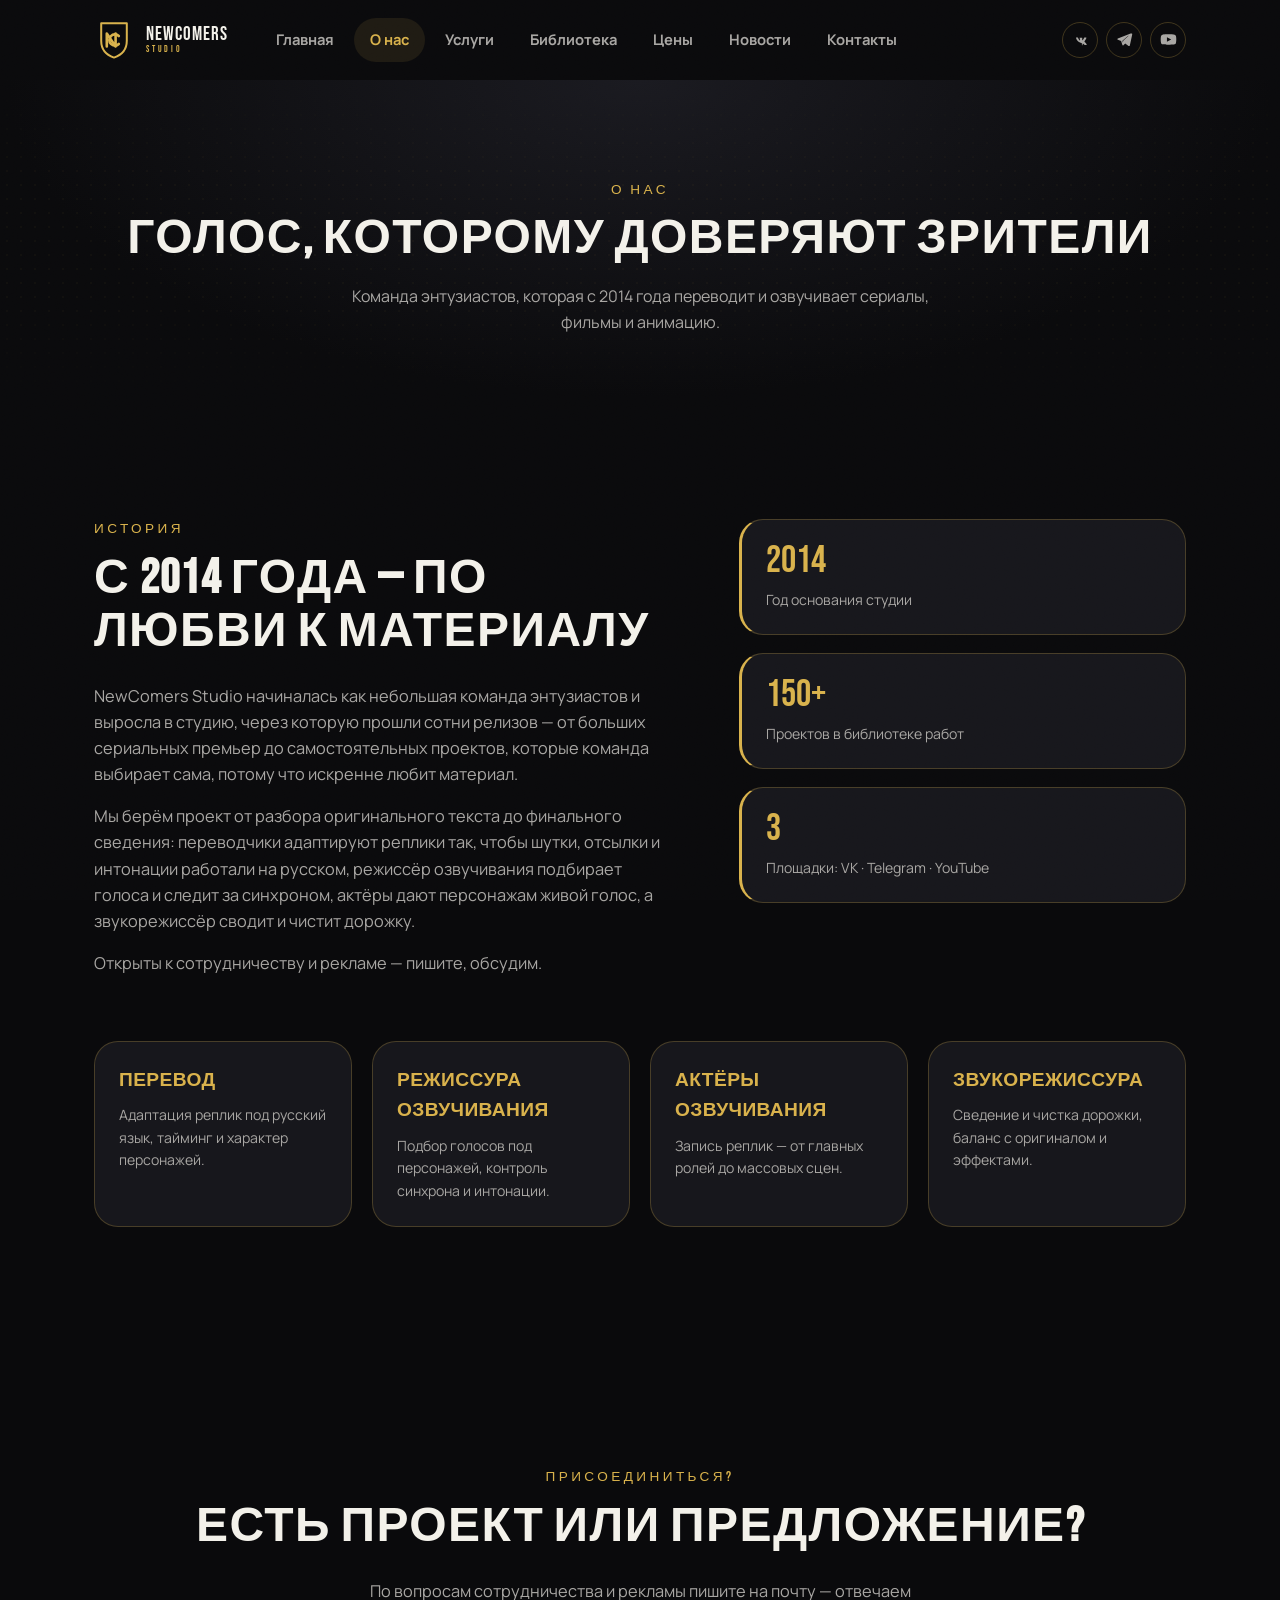
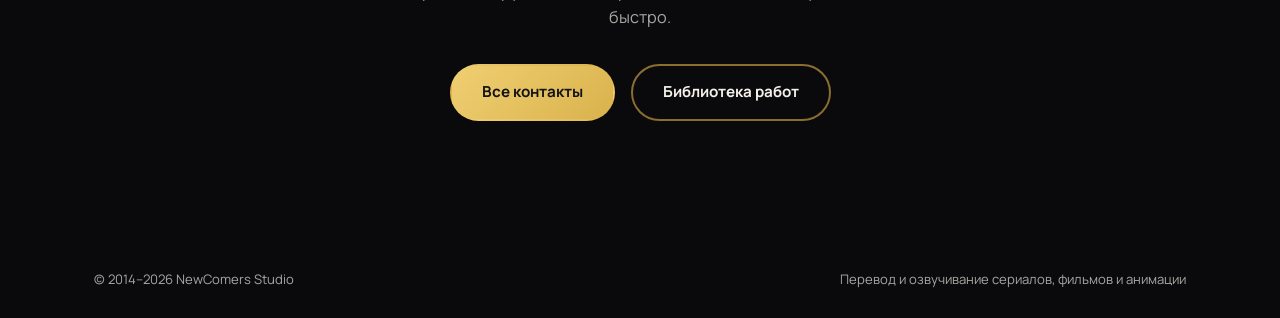
==== commit 7c7aed8f: "Redo logo as a proper shield shape, move remaining news items to the left of the slider feature The " ====
--- a/about.html
+++ b/about.html
@@ -23,7 +23,7 @@
     <div class="wrap navbar-inner">
       <a href="index.html" class="navbar-brand">
         <svg class="brand-mark" viewBox="0 0 100 100" aria-hidden="true">
-          <polygon points="50,4 91,26 91,70 50,96 9,70 9,26" class="mark-shield"/>
+          <path d="M18,8 L82,8 L82,52 C82,74 68,88 50,94 C32,88 18,74 18,52 Z" class="mark-shield"/>
           <path d="M32,66 L32,34 L54,66 L54,34" class="mark-letter"/>
           <path d="M62,40 A14,14 0 1 0 62,60" class="mark-letter"/>
         </svg>
--- a/css/styles.css
+++ b/css/styles.css
@@ -936,19 +936,19 @@
 /* ---------- News slider (home) ---------- */
 .news-slider {
   display: grid;
-  grid-template-columns: 1.7fr 1fr;
+  grid-template-columns: 1fr 1.7fr;
   gap: 20px;
 }
 .slider-feature-col { display: flex; flex-direction: column; gap: 16px; }
 .slider-feature {
   position: relative;
-  min-height: 380px;
+  min-height: 420px;
   border-radius: var(--radius);
   border: 1px solid var(--border);
   overflow: hidden;
   display: flex;
   align-items: flex-end;
-  padding: 32px;
+  padding: 36px;
   transition: opacity 0.25s ease;
 }
 
@@ -973,18 +973,19 @@
 .slider-feature-body { position: relative; z-index: 1; }
 .slider-feature h2 {
   font-family: 'Bebas Neue', sans-serif;
-  font-size: clamp(1.6rem, 3.6vw, 2.4rem);
+  font-size: clamp(1.8rem, 4vw, 2.8rem);
   text-transform: uppercase;
   letter-spacing: 0.02em;
   margin: 10px 0 0;
   line-height: 1.1;
 }
 
-.slider-list { display: grid; gap: 14px; }
+.slider-list { display: grid; gap: 14px; align-content: center; }
 .slider-item {
   display: grid;
-  grid-template-columns: 90px 1fr;
+  grid-template-columns: 76px 1fr;
   gap: 14px;
+  align-items: center;
   background: var(--card-bg);
   border: 1px solid var(--border);
   border-radius: var(--radius-sm);
@@ -993,7 +994,7 @@
 }
 .slider-item:hover, .slider-item.active { border-color: var(--gold); }
 .slider-item:hover { transform: translateY(-2px); }
-.slider-item-thumb { height: 64px; border-radius: var(--radius-sm); }
+.slider-item-thumb { height: 76px; border-radius: var(--radius-sm); }
 .slider-item h3 {
   font-family: 'Bebas Neue', sans-serif;
   font-size: 1.02rem;
